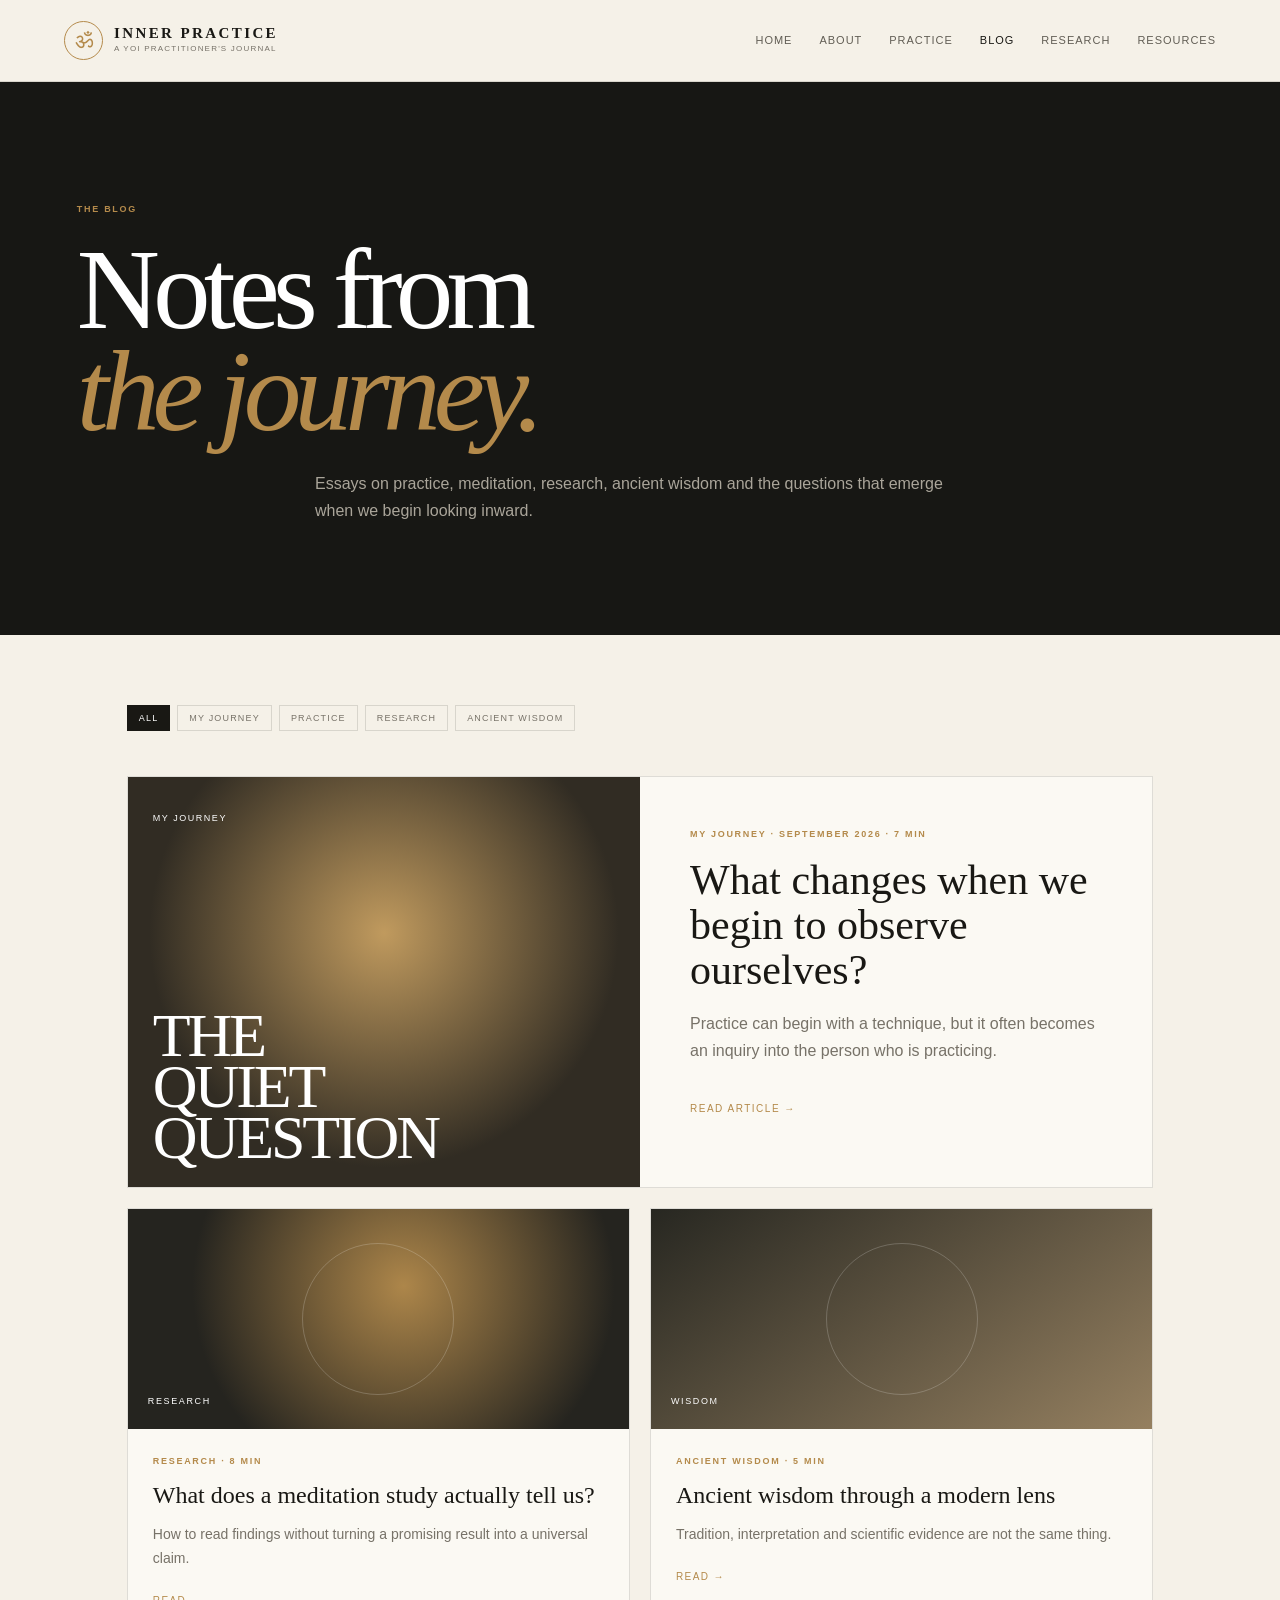
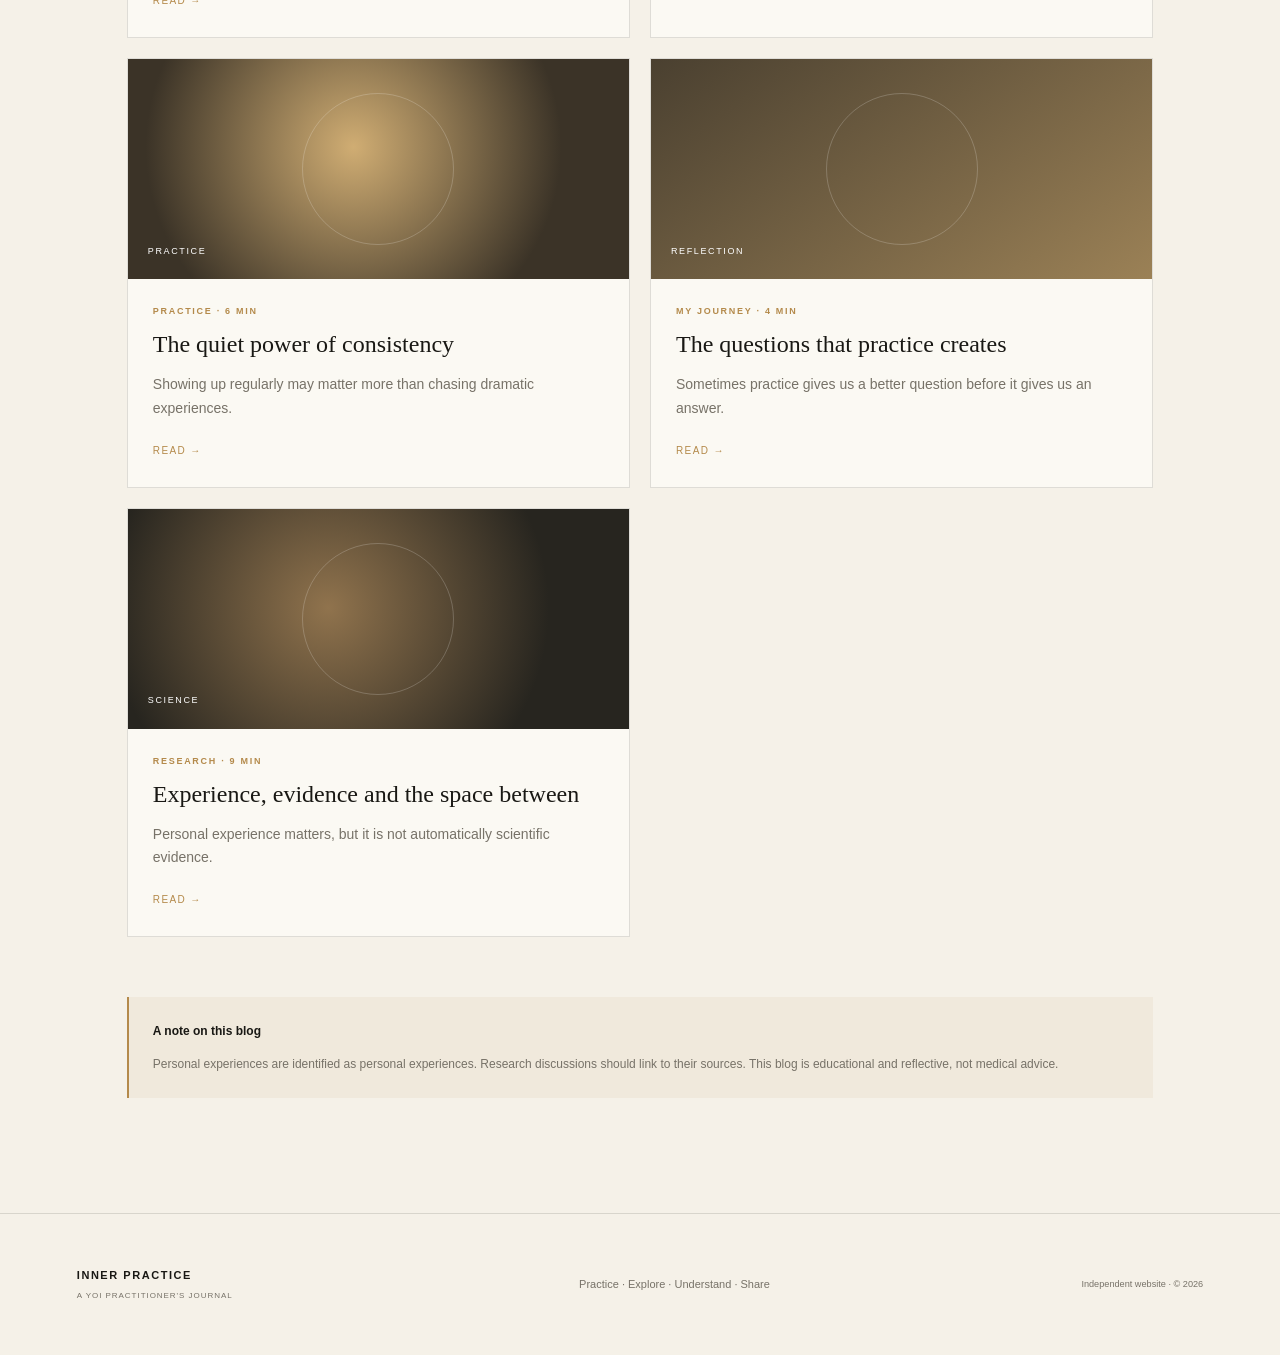
==== blog.html @ cbf4ede8 "Add files via upload" ====
<!doctype html>
<html lang="en"><head><meta charset="utf-8"><meta name="viewport" content="width=device-width,initial-scale=1"><title>Writing — Inner Practice</title><link rel="stylesheet" href="style.css"></head>
<body>
<header class="header"><a href="index.html" class="logo"><span class="logo-ring">ॐ</span><span><b>INNER PRACTICE</b><small>A YOI practitioner's journal</small></span></a><button class="hamburger">☰</button><nav class="nav"><a href="index.html">Home</a><a href="index.html#about">About</a><a href="index.html#practice">Practice</a><a class="active" href="blog.html">Blog</a><a href="index.html#research">Research</a><a href="index.html#resources">Resources</a></nav></header>
<main>
<section class="blog-hero"><div class="tiny">THE BLOG</div><h1>Notes from<br><em>the journey.</em></h1><p>Essays on practice, meditation, research, ancient wisdom and the questions that emerge when we begin looking inward.</p></section>
<section class="blog-main">
<div class="filters"><button class="selected" data-filter="all">All</button><button data-filter="journey">My Journey</button><button data-filter="practice">Practice</button><button data-filter="research">Research</button><button data-filter="wisdom">Ancient Wisdom</button></div>
<div class="article-grid">
<article class="blog-feature post" data-cat="journey"><div class="feature-image"><span>MY JOURNEY</span><b>THE<br>QUIET<br>QUESTION</b></div><div><div class="meta">MY JOURNEY · SEPTEMBER 2026 · 7 MIN</div><h2>What changes when we begin to observe ourselves?</h2><p>Practice can begin with a technique, but it often becomes an inquiry into the person who is practicing.</p><a class="arrow-link" href="article.html">Read article →</a></div></article>
<article class="post-card post" data-cat="research"><div class="card-art one">RESEARCH</div><div class="card-copy"><div class="meta">RESEARCH · 8 MIN</div><h3>What does a meditation study actually tell us?</h3><p>How to read findings without turning a promising result into a universal claim.</p><a href="#">Read →</a></div></article>
<article class="post-card post" data-cat="wisdom"><div class="card-art two">WISDOM</div><div class="card-copy"><div class="meta">ANCIENT WISDOM · 5 MIN</div><h3>Ancient wisdom through a modern lens</h3><p>Tradition, interpretation and scientific evidence are not the same thing.</p><a href="#">Read →</a></div></article>
<article class="post-card post" data-cat="practice"><div class="card-art three">PRACTICE</div><div class="card-copy"><div class="meta">PRACTICE · 6 MIN</div><h3>The quiet power of consistency</h3><p>Showing up regularly may matter more than chasing dramatic experiences.</p><a href="#">Read →</a></div></article>
<article class="post-card post" data-cat="journey"><div class="card-art four">REFLECTION</div><div class="card-copy"><div class="meta">MY JOURNEY · 4 MIN</div><h3>The questions that practice creates</h3><p>Sometimes practice gives us a better question before it gives us an answer.</p><a href="#">Read →</a></div></article>
<article class="post-card post" data-cat="research"><div class="card-art five">SCIENCE</div><div class="card-copy"><div class="meta">RESEARCH · 9 MIN</div><h3>Experience, evidence and the space between</h3><p>Personal experience matters, but it is not automatically scientific evidence.</p><a href="#">Read →</a></div></article>
</div>
<div class="blog-note"><b>A note on this blog</b><p>Personal experiences are identified as personal experiences. Research discussions should link to their sources. This blog is educational and reflective, not medical advice.</p></div>
</section></main>
<footer><div><b>INNER PRACTICE</b><span>A YOI practitioner's journal</span></div><p>Practice · Explore · Understand · Share</p><small>Independent website · © 2026</small></footer><script src="script.js"></script></body></html>
---- style.css ----
:root{--bg:#f5f1e8;--paper:#fbf9f3;--ink:#191814;--muted:#777268;--gold:#b48a4b;--dark:#171714;--dark2:#24231e;--line:rgba(25,24,20,.13);--max:1180px}
*{box-sizing:border-box}html{scroll-behavior:smooth}body{margin:0;background:var(--bg);color:var(--ink);font-family:Inter,Arial,sans-serif;line-height:1.7}a{color:inherit;text-decoration:none}.header{height:82px;padding:0 5vw;display:flex;align-items:center;justify-content:space-between;border-bottom:1px solid var(--line);position:sticky;top:0;z-index:20;background:rgba(245,241,232,.94);backdrop-filter:blur(15px)}.logo{display:flex;align-items:center;gap:11px}.logo-ring{display:grid;place-items:center;width:39px;height:39px;border:1px solid var(--gold);border-radius:50%;font:22px Georgia;color:var(--gold)}.logo b{display:block;font:700 15px Georgia;letter-spacing:.16em}.logo small{display:block;color:var(--muted);font-size:8px;text-transform:uppercase;letter-spacing:.15em}.nav{display:flex;gap:27px}.nav a{font-size:11px;text-transform:uppercase;letter-spacing:.09em;color:#625e55}.nav a:hover,.nav a.active{color:var(--ink)}.hamburger{display:none;border:0;background:none;font-size:25px}.hero{min-height:calc(100vh - 82px);display:grid;grid-template-columns:1.05fr .95fr;align-items:center;padding:80px 7vw;overflow:hidden;position:relative}.hero-copy{position:relative;z-index:2}.kicker,.tiny,.meta{font-size:9px;letter-spacing:.19em;text-transform:uppercase;color:var(--gold);font-weight:700}.hero h1{font:400 clamp(65px,9.5vw,125px)/.88 Georgia,serif;letter-spacing:-.06em;margin:22px 0 30px}.hero h1 i,.section-head em,.manifesto h2 em,.research-strip h2 em,.resource-grid h2 em,.article h1 em{font-style:italic;color:var(--gold)}.lead{max-width:570px;color:var(--muted);font-size:17px;line-height:1.8}.buttons{display:flex;gap:12px;flex-wrap:wrap;margin-top:32px}.button{display:inline-flex;align-items:center;gap:18px;padding:13px 20px;border:1px solid var(--ink);font-size:10px;text-transform:uppercase;letter-spacing:.14em}.button.dark{background:var(--ink);color:white}.button.line{background:transparent}.status{font-size:9px;color:#9b9588;margin-top:20px}.hero-art{height:min(42vw,550px);width:min(42vw,550px);justify-self:end;border-radius:50%;position:relative;background:radial-gradient(circle at center,rgba(180,138,75,.25),rgba(180,138,75,.03) 40%,transparent 68%)}.halo{position:absolute;border:1px solid rgba(180,138,75,.28);border-radius:50%;inset:4%}.h2{inset:16%}.h3{inset:30%}.orb{position:absolute;inset:35%;display:grid;place-items:center;font:80px Georgia;color:rgba(180,138,75,.7);border-radius:50%;background:radial-gradient(circle,rgba(255,250,235,.75),transparent 70%)}.art-caption{position:absolute;right:4%;bottom:8%;font:700 9px/1.5 Arial;letter-spacing:.2em;color:#777063;text-align:right}.art-caption span{font-size:7px;color:var(--gold)}
section{max-width:var(--max);margin:auto;padding:115px 6vw}.manifesto-grid{display:grid;grid-template-columns:1fr 1fr;gap:100px;margin-top:28px}.manifesto h2{font:400 clamp(45px,5vw,68px)/1.05 Georgia;margin:0;letter-spacing:-.04em}.manifesto p{color:var(--muted);font-size:16px}.arrow-link{display:inline-block;margin-top:20px;color:var(--gold);font-size:10px;text-transform:uppercase;letter-spacing:.15em}.dark{max-width:none;background:var(--dark);color:#f8f4e9}.dark>*{max-width:var(--max);margin-left:auto;margin-right:auto}.section-head{display:grid;grid-template-columns:1fr 1fr;gap:80px;margin-top:25px;align-items:end}.section-head h2,.research-strip h2,.resource-grid h2{font:400 clamp(44px,5vw,67px)/1.06 Georgia;letter-spacing:-.04em;margin:0}.section-head p,.resource-grid p{color:#aaa59a;max-width:480px;font-size:14px}.steps{display:grid;grid-template-columns:repeat(5,1fr);margin-top:55px;background:#35332d}.steps>div{min-height:260px;padding:25px 20px;background:var(--dark);border:1px solid #35332d}.steps span{font-size:9px;color:#716d62;letter-spacing:.15em}.steps strong{display:block;font:400 23px Georgia;margin:40px 0 10px}.steps p{font-size:12px;color:#99958b}.journal{padding-bottom:120px}.journal .section-head{grid-template-columns:1fr auto}.featured{display:grid;grid-template-columns:1.05fr .95fr;background:var(--paper);border:1px solid var(--line);margin-top:42px}.feature-image{min-height:410px;background:radial-gradient(circle at 50% 38%,#c09a5e,#312c23 65%);position:relative;padding:25px;color:white}.feature-image span{font-size:9px;letter-spacing:.17em}.feature-image b{position:absolute;bottom:25px;left:25px;font:400 62px/.82 Georgia;letter-spacing:-.05em}.feature-copy{padding:55px}.feature-copy h3{font:400 39px/1.1 Georgia;margin:18px 0}.feature-copy p,.card-copy p{color:var(--muted);font-size:14px}.cards{display:grid;grid-template-columns:repeat(3,1fr);gap:20px;margin-top:20px}.cards article,.post-card{background:var(--paper);border:1px solid var(--line)}.card-art{height:220px;padding:20px;display:flex;align-items:flex-end;color:white;font-size:9px;letter-spacing:.18em;position:relative;overflow:hidden}.card-art:after{content:"";position:absolute;width:150px;height:150px;border:1px solid rgba(255,255,255,.2);border-radius:50%;left:50%;top:50%;transform:translate(-50%,-50%)}.one{background:radial-gradient(circle at 55% 35%,#ad864a,#25241f 68%)}.two{background:linear-gradient(145deg,#272721,#958060)}.three{background:radial-gradient(circle at 45% 40%,#d0ad73,#3b3327 68%)}.four{background:linear-gradient(145deg,#4a4030,#9b8156)}.five{background:radial-gradient(circle at 40% 45%,#90734d,#27251f 68%)}.card-copy{padding:25px}.card-copy h3{font:400 24px/1.15 Georgia;margin:12px 0}.card-copy a,.post-card a{font-size:10px;text-transform:uppercase;letter-spacing:.14em;color:var(--gold)}.research-strip{background:#e9e0ce;max-width:none}.research-strip>*{max-width:var(--max);margin-left:auto;margin-right:auto}.research-strip p{max-width:620px;color:var(--muted);margin:28px auto 25px 0}.pill-row{display:flex;gap:8px;flex-wrap:wrap;margin-bottom:28px}.pill-row span,.filters button{border:1px solid var(--line);padding:7px 11px;font-size:9px;letter-spacing:.13em}.resource-grid{display:grid;grid-template-columns:1fr 1fr;gap:100px;margin-top:30px}.resource-list{border-top:1px solid #3a3933}.resource-list a{display:flex;justify-content:space-between;padding:18px 0;border-bottom:1px solid #3a3933;font:21px Georgia;color:#eee9de}.resource-list span{color:var(--gold)}.about-box{max-width:900px;margin:100px auto;padding:70px 6vw;background:var(--paper);border:1px solid var(--line)}.about-box h2{font:400 clamp(45px,6vw,75px)/.98 Georgia;letter-spacing:-.05em;margin:20px 0}.about-box p{max-width:650px;color:var(--muted);margin-bottom:30px}footer{padding:50px 6vw;border-top:1px solid var(--line);display:grid;grid-template-columns:1fr 1fr auto;gap:20px;color:var(--muted);font-size:11px;align-items:center}footer b{display:block;color:var(--ink);letter-spacing:.14em}footer span{font-size:8px;text-transform:uppercase;letter-spacing:.12em}.blog-hero{max-width:none;background:var(--dark);color:white;padding:120px 6vw 95px}.blog-hero>*{max-width:var(--max);margin-left:auto;margin-right:auto}.blog-hero h1{font:400 clamp(65px,9vw,120px)/.88 Georgia;letter-spacing:-.06em;margin:22px auto 28px}.blog-hero h1 em{color:var(--gold)}.blog-hero p{color:#aaa59a;max-width:650px;margin-left:auto;margin-right:auto}.blog-main{padding-top:70px}.filters{display:flex;gap:7px;flex-wrap:wrap;margin-bottom:45px}.filters button{background:none;cursor:pointer;color:var(--muted);text-transform:uppercase}.filters button.selected,.filters button:hover{background:var(--ink);color:white;border-color:var(--ink)}.article-grid{display:grid;grid-template-columns:repeat(2,1fr);gap:20px}.blog-feature{grid-column:1/-1;display:grid;grid-template-columns:1fr 1fr;background:var(--paper);border:1px solid var(--line)}.blog-feature>div:last-child{padding:50px}.blog-feature h2{font:400 42px/1.08 Georgia;margin:15px 0}.blog-feature p{color:var(--muted)}.post-card{display:block}.blog-note{margin-top:60px;padding:24px;background:rgba(180,138,75,.08);border-left:2px solid var(--gold);font-size:12px}.blog-note p{color:var(--muted);margin-bottom:0}.article{max-width:none;padding:0}.article-top{padding:105px 6vw 75px;max-width:1000px;margin:auto}.back{font-size:10px;text-transform:uppercase;letter-spacing:.13em;color:var(--gold)}.article-top .meta{margin-top:35px}.article h1{font:400 clamp(50px,7vw,86px)/.98 Georgia;letter-spacing:-.05em;margin:18px 0 25px}.article-dek{font:20px/1.7 Georgia;color:var(--muted);max-width:760px}.article-layout{max-width:1000px;margin:auto;display:grid;grid-template-columns:190px 1fr;gap:70px;padding:20px 6vw 120px}.article-layout aside{font-size:9px;letter-spacing:.16em;text-transform:uppercase;color:var(--muted)}.article-layout aside strong{display:block;font-size:10px;letter-spacing:.08em;color:var(--ink);margin-top:7px}.article-layout hr{border:0;border-top:1px solid var(--line);margin:25px 0}.prose{font:18px/1.9 Georgia,serif}.prose p{margin:0 0 25px}.dropcap:first-letter{font-size:70px;float:left;line-height:.8;padding:8px 9px 0 0;color:var(--gold)}.prose h2{font:400 34px Georgia;margin:55px 0 15px}.prose blockquote{border-left:2px solid var(--gold);padding:10px 25px;margin:45px 0;font-style:italic;color:#655f53}.article-note{font:13px/1.7 Arial;background:#eee7d9;border-left:2px solid var(--gold);padding:20px;margin:50px 0}
@media(max-width:900px){.nav{display:none;position:absolute;top:82px;left:0;right:0;padding:22px 7vw;background:var(--bg);flex-direction:column;border-bottom:1px solid var(--line)}.nav.open{display:flex}.hamburger{display:block}.hero{grid-template-columns:1fr;min-height:800px;padding:70px 7vw}.hero-art{width:75vw;height:75vw;position:absolute;right:-20vw;bottom:3%;opacity:.55}.manifesto-grid,.section-head,.resource-grid{grid-template-columns:1fr;gap:35px}.steps{grid-template-columns:repeat(2,1fr)}.featured,.blog-feature{grid-template-columns:1fr}.cards,.article-grid{grid-template-columns:1fr}.article-layout{grid-template-columns:1fr;gap:30px}.article-layout aside{display:flex;gap:15px;align-items:center}.article-layout hr{height:20px;border-left:1px solid var(--line);border-top:0;margin:0}.about-box{margin:60px 24px;padding:45px 30px}footer{grid-template-columns:1fr}.feature-image{min-height:330px}}
@media(max-width:560px){.header{height:72px}.nav{top:72px}.hero{padding-top:55px}.hero h1{font-size:64px}.lead{font-size:15px}.hero-art{bottom:1%;right:-30vw;width:85vw;height:85vw}.hero section{padding-top:80px}.steps{grid-template-columns:1fr}.steps>div{min-height:205px}.feature-copy,.blog-feature>div:last-child{padding:30px 24px}.feature-image b{font-size:50px}.journal,.manifesto,.practice,.research-strip,.resources{padding-top:85px;padding-bottom:85px}.blog-hero{padding-top:85px}.blog-main{padding-top:55px}.article-top{padding:80px 24px 55px}.article-layout{padding:20px 24px 90px}.prose{font-size:17px}.article h1{font-size:52px}}
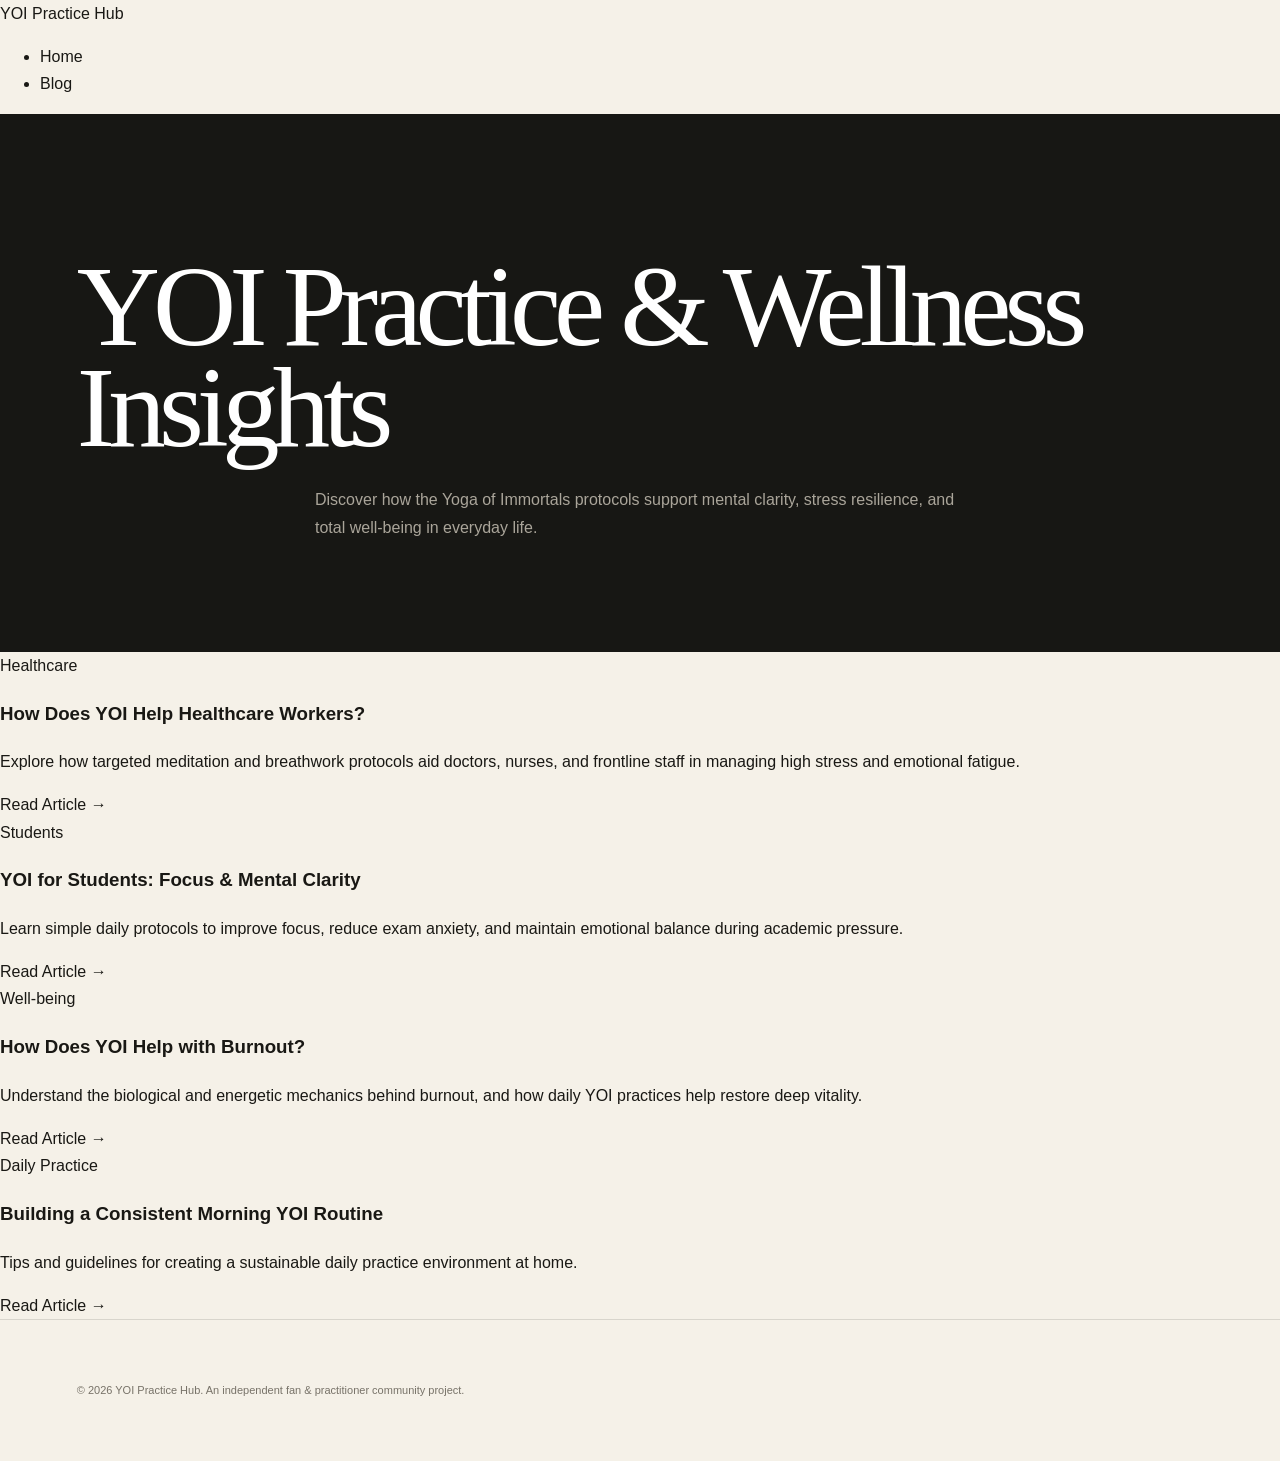
==== commit a975d33e: "Update blog.html" ====
--- a/blog.html
+++ b/blog.html
@@ -1,19 +1,75 @@
-<!doctype html>
-<html lang="en"><head><meta charset="utf-8"><meta name="viewport" content="width=device-width,initial-scale=1"><title>Writing — Inner Practice</title><link rel="stylesheet" href="style.css"></head>
+<!DOCTYPE html>
+<html lang="en">
+<head>
+  <meta charset="UTF-8">
+  <meta name="viewport" content="width=device-width, initial-scale=1.0">
+  <title>Blog - YOI Practice Hub</title>
+  <link rel="stylesheet" href="style.css">
+</head>
 <body>
-<header class="header"><a href="index.html" class="logo"><span class="logo-ring">ॐ</span><span><b>INNER PRACTICE</b><small>A YOI practitioner's journal</small></span></a><button class="hamburger">☰</button><nav class="nav"><a href="index.html">Home</a><a href="index.html#about">About</a><a href="index.html#practice">Practice</a><a class="active" href="blog.html">Blog</a><a href="index.html#research">Research</a><a href="index.html#resources">Resources</a></nav></header>
-<main>
-<section class="blog-hero"><div class="tiny">THE BLOG</div><h1>Notes from<br><em>the journey.</em></h1><p>Essays on practice, meditation, research, ancient wisdom and the questions that emerge when we begin looking inward.</p></section>
-<section class="blog-main">
-<div class="filters"><button class="selected" data-filter="all">All</button><button data-filter="journey">My Journey</button><button data-filter="practice">Practice</button><button data-filter="research">Research</button><button data-filter="wisdom">Ancient Wisdom</button></div>
-<div class="article-grid">
-<article class="blog-feature post" data-cat="journey"><div class="feature-image"><span>MY JOURNEY</span><b>THE<br>QUIET<br>QUESTION</b></div><div><div class="meta">MY JOURNEY · SEPTEMBER 2026 · 7 MIN</div><h2>What changes when we begin to observe ourselves?</h2><p>Practice can begin with a technique, but it often becomes an inquiry into the person who is practicing.</p><a class="arrow-link" href="article.html">Read article →</a></div></article>
-<article class="post-card post" data-cat="research"><div class="card-art one">RESEARCH</div><div class="card-copy"><div class="meta">RESEARCH · 8 MIN</div><h3>What does a meditation study actually tell us?</h3><p>How to read findings without turning a promising result into a universal claim.</p><a href="#">Read →</a></div></article>
-<article class="post-card post" data-cat="wisdom"><div class="card-art two">WISDOM</div><div class="card-copy"><div class="meta">ANCIENT WISDOM · 5 MIN</div><h3>Ancient wisdom through a modern lens</h3><p>Tradition, interpretation and scientific evidence are not the same thing.</p><a href="#">Read →</a></div></article>
-<article class="post-card post" data-cat="practice"><div class="card-art three">PRACTICE</div><div class="card-copy"><div class="meta">PRACTICE · 6 MIN</div><h3>The quiet power of consistency</h3><p>Showing up regularly may matter more than chasing dramatic experiences.</p><a href="#">Read →</a></div></article>
-<article class="post-card post" data-cat="journey"><div class="card-art four">REFLECTION</div><div class="card-copy"><div class="meta">MY JOURNEY · 4 MIN</div><h3>The questions that practice creates</h3><p>Sometimes practice gives us a better question before it gives us an answer.</p><a href="#">Read →</a></div></article>
-<article class="post-card post" data-cat="research"><div class="card-art five">SCIENCE</div><div class="card-copy"><div class="meta">RESEARCH · 9 MIN</div><h3>Experience, evidence and the space between</h3><p>Personal experience matters, but it is not automatically scientific evidence.</p><a href="#">Read →</a></div></article>
-</div>
-<div class="blog-note"><b>A note on this blog</b><p>Personal experiences are identified as personal experiences. Research discussions should link to their sources. This blog is educational and reflective, not medical advice.</p></div>
-</section></main>
-<footer><div><b>INNER PRACTICE</b><span>A YOI practitioner's journal</span></div><p>Practice · Explore · Understand · Share</p><small>Independent website · © 2026</small></footer><script src="script.js"></script></body></html>+  <header>
+    <nav class="navbar">
+      <a href="index.html" class="logo">YOI Practice Hub</a>
+      <ul class="nav-links">
+        <li><a href="index.html">Home</a></li>
+        <li><a href="blog.html" class="active">Blog</a></li>
+      </ul>
+    </nav>
+  </header>
+
+  <section class="blog-hero">
+    <h1>YOI Practice & Wellness Insights</h1>
+    <p>Discover how the Yoga of Immortals protocols support mental clarity, stress resilience, and total well-being in everyday life.</p>
+  </section>
+
+  <main class="container">
+    <div class="blog-grid">
+      
+      <!-- Article 1 -->
+      <article class="blog-card">
+        <div class="card-content">
+          <span class="tag">Healthcare</span>
+          <h3>How Does YOI Help Healthcare Workers?</h3>
+          <p>Explore how targeted meditation and breathwork protocols aid doctors, nurses, and frontline staff in managing high stress and emotional fatigue.</p>
+          <a href="article.html" class="read-more">Read Article &rarr;</a>
+        </div>
+      </article>
+
+      <!-- Article 2 -->
+      <article class="blog-card">
+        <div class="card-content">
+          <span class="tag">Students</span>
+          <h3>YOI for Students: Focus & Mental Clarity</h3>
+          <p>Learn simple daily protocols to improve focus, reduce exam anxiety, and maintain emotional balance during academic pressure.</p>
+          <a href="article.html" class="read-more">Read Article &rarr;</a>
+        </div>
+      </article>
+
+      <!-- Article 3 -->
+      <article class="blog-card">
+        <div class="card-content">
+          <span class="tag">Well-being</span>
+          <h3>How Does YOI Help with Burnout?</h3>
+          <p>Understand the biological and energetic mechanics behind burnout, and how daily YOI practices help restore deep vitality.</p>
+          <a href="article.html" class="read-more">Read Article &rarr;</a>
+        </div>
+      </article>
+
+      <!-- Article 4 (Placeholder for future posts) -->
+      <article class="blog-card">
+        <div class="card-content">
+          <span class="tag">Daily Practice</span>
+          <h3>Building a Consistent Morning YOI Routine</h3>
+          <p>Tips and guidelines for creating a sustainable daily practice environment at home.</p>
+          <a href="article.html" class="read-more">Read Article &rarr;</a>
+        </div>
+      </article>
+
+    </div>
+  </main>
+
+  <footer>
+    <p>&copy; 2026 YOI Practice Hub. An independent fan & practitioner community project.</p>
+  </footer>
+</body>
+</html>
